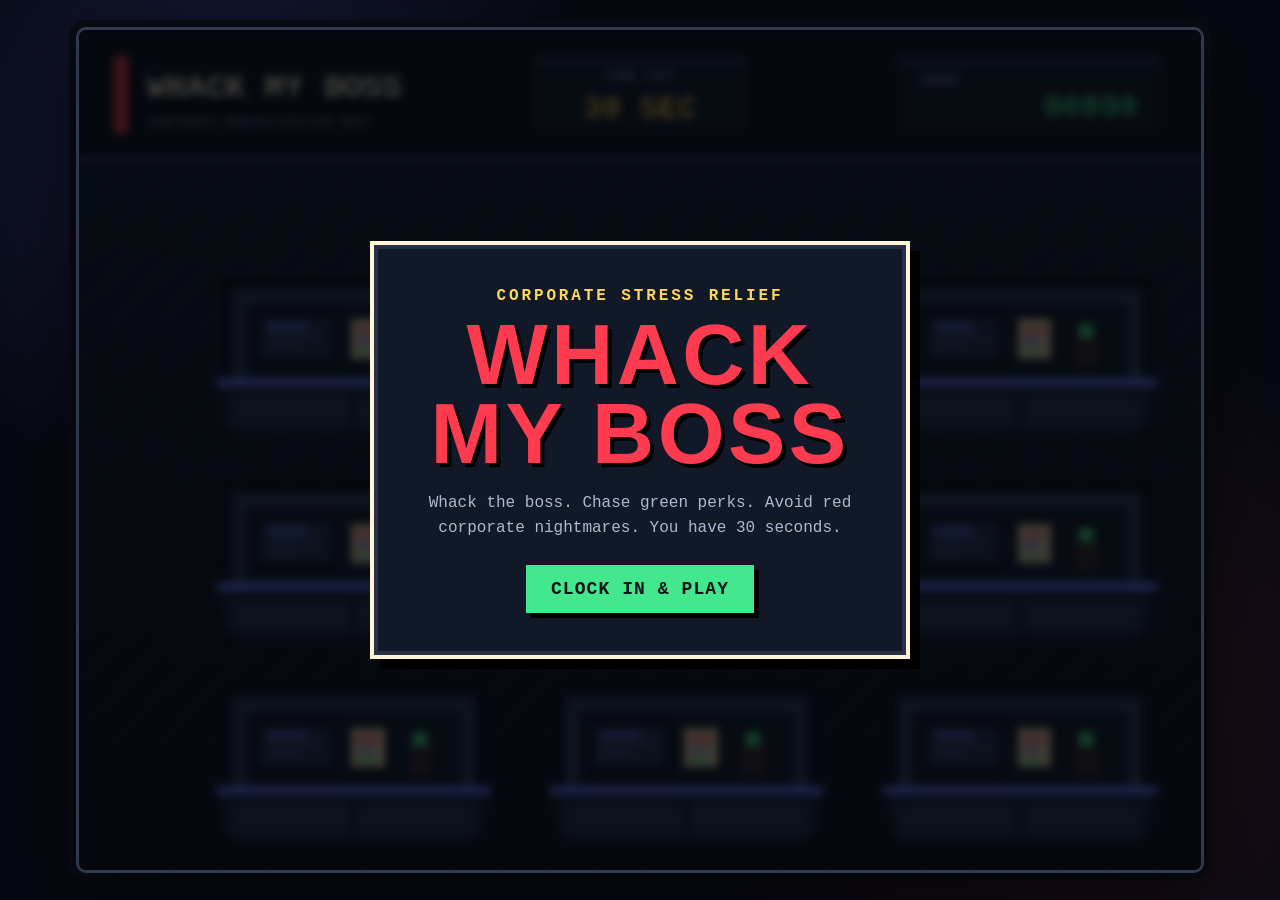
==== index.html @ a2fab4bf "feat(initial): initial commit" ====
<!DOCTYPE html>
<html lang="en">
<head>
  <meta charset="UTF-8">
  <meta name="viewport" content="width=device-width, initial-scale=1.0, viewport-fit=cover">
  <title>Whack My Boss</title>
  <style>
    :root {
      --ink: #070912;
      --panel: #101522;
      --cream: #fff4d6;
      --red: #ff3b4f;
      --green: #43e88e;
      --yellow: #ffd75a;
      --blue: #6377ff;
    }

    * { box-sizing: border-box; }

    html, body {
      width: 100%;
      height: 100%;
      margin: 0;
      overflow: hidden;
      background: var(--ink);
      color: var(--cream);
      font-family: "Courier New", Courier, monospace;
    }

    body {
      display: grid;
      place-items: center;
      padding: 12px;
      background:
        radial-gradient(circle at 18% 16%, rgba(99, 119, 255, .17), transparent 28%),
        radial-gradient(circle at 85% 80%, rgba(255, 59, 79, .11), transparent 30%),
        #070912;
    }

    .game-shell {
      position: relative;
      width: min(96vw, calc(94vh * 4 / 3));
      aspect-ratio: 4 / 3;
      max-height: 94vh;
      border: 3px solid #303950;
      border-radius: 10px;
      overflow: hidden;
      background: #0c101a;
      box-shadow: 0 24px 80px #000a, 0 0 0 7px #0a0d15;
      cursor: none;
      user-select: none;
      touch-action: none;
    }

    canvas {
      display: block;
      width: 100%;
      height: 100%;
      image-rendering: pixelated;
    }

    .overlay {
      position: absolute;
      inset: 0;
      display: grid;
      place-items: center;
      padding: 24px;
      background: rgba(5, 7, 13, .75);
      backdrop-filter: blur(4px);
      transition: opacity .18s ease;
    }

    .overlay.hidden {
      opacity: 0;
      pointer-events: none;
    }

    .overlay:not(.hidden) { cursor: default; }

    .overlay:not(.hidden) button { cursor: pointer; }

    .card {
      position: relative;
      width: min(540px, 90%);
      padding: clamp(24px, 5vw, 42px);
      text-align: center;
      background: #111827;
      border: 4px solid var(--cream);
      box-shadow: 10px 10px 0 #000, inset 0 0 0 4px #273149;
    }

    .eyebrow {
      margin: 0 0 10px;
      color: var(--yellow);
      font-weight: 900;
      letter-spacing: .18em;
      font-size: clamp(12px, 1.8vw, 16px);
    }

    h1, h2 {
      margin: 0;
      font-family: Impact, Haettenschweiler, "Arial Narrow Bold", sans-serif;
      letter-spacing: .04em;
      text-transform: uppercase;
      line-height: .92;
      text-shadow: 4px 4px 0 #000;
    }

    h1 { font-size: clamp(44px, 9vw, 86px); color: var(--red); }
    h2 { font-size: clamp(42px, 7vw, 72px); color: var(--yellow); }

    .subtitle {
      max-width: 430px;
      margin: 18px auto 24px;
      color: #aeb9d1;
      font-size: clamp(12px, 2vw, 16px);
      line-height: 1.55;
    }

    button {
      min-width: 210px;
      padding: 15px 25px;
      border: 0;
      color: #12131b;
      background: var(--green);
      box-shadow: 5px 5px 0 #000;
      font: 900 18px/1 "Courier New", monospace;
      letter-spacing: .06em;
      text-transform: uppercase;
      cursor: none;
      transition: transform .08s, box-shadow .08s, filter .15s;
    }

    button:hover { filter: brightness(1.12); }
    button:active { transform: translate(4px, 4px); box-shadow: 1px 1px 0 #000; }

    .stats {
      display: grid;
      grid-template-columns: 1fr 1fr;
      gap: 10px;
      margin: 22px 0 10px;
    }

    .stat {
      padding: 12px 8px;
      background: #090d16;
      border: 2px solid #303950;
      color: #9ba9c6;
      font-size: 12px;
      letter-spacing: .08em;
    }

    .stat strong {
      display: block;
      margin-top: 4px;
      color: var(--cream);
      font-size: clamp(21px, 4vw, 30px);
    }

    .rank {
      margin: 14px 0 22px;
      color: var(--green);
      font-size: clamp(15px, 2.8vw, 21px);
      font-weight: 900;
    }

    .new-high {
      display: inline-block;
      margin-top: 10px;
      padding: 7px 10px;
      color: #151515;
      background: var(--yellow);
      font-weight: 900;
      animation: pulse .7s steps(2, end) infinite;
    }

    .hidden-line { display: none; }

    @keyframes pulse { 50% { transform: scale(1.06) rotate(-1deg); } }

    @media (max-height: 620px) {
      body { padding: 4px; }
      .game-shell { max-height: 98vh; }
      .card { padding: 18px 26px; }
      .subtitle { margin: 10px auto 14px; }
      .stats { margin-top: 12px; }
      .rank { margin: 8px 0 14px; }
    }
  </style>
</head>
<body>
  <main class="game-shell" id="gameShell" aria-label="Whack My Boss game">
    <canvas id="game" width="960" height="720"></canvas>

    <section class="overlay" id="startOverlay">
      <div class="card">
        <p class="eyebrow">CORPORATE STRESS RELIEF</p>
        <h1>WHACK<br>MY BOSS</h1>
        <p class="subtitle">Whack the boss. Chase green perks. Avoid red corporate nightmares. You have 30 seconds.</p>
        <button id="startButton" type="button">Clock In &amp; Play</button>
      </div>
    </section>

    <section class="overlay hidden" id="endOverlay">
      <div class="card">
        <p class="eyebrow">SHIFT COMPLETE</p>
        <h2>TIME'S UP!</h2>
        <div class="stats">
          <div class="stat">FINAL SCORE<strong id="finalScore">0</strong></div>
          <div class="stat">ALL-TIME HIGH<strong id="highScore">0</strong></div>
        </div>
        <div class="new-high hidden-line" id="newHigh">NEW HIGH SCORE!</div>
        <p class="rank" id="rankText">Unpaid Intern 🧹</p>
        <button id="playAgainButton" type="button">Play Again</button>
      </div>
    </section>
  </main>

  <script>
    (() => {
      'use strict';

      const canvas = document.getElementById('game');
      const ctx = canvas.getContext('2d');
      const shell = document.getElementById('gameShell');
      const startOverlay = document.getElementById('startOverlay');
      const endOverlay = document.getElementById('endOverlay');
      const startButton = document.getElementById('startButton');
      const playAgainButton = document.getElementById('playAgainButton');
      const finalScoreEl = document.getElementById('finalScore');
      const highScoreEl = document.getElementById('highScore');
      const newHighEl = document.getElementById('newHigh');
      const rankTextEl = document.getElementById('rankText');
      ctx.imageSmoothingEnabled = false;

      const W = canvas.width;
      const H = canvas.height;
      const GAME_TIME = 30;
      const BOSS_UP_TIME = 1000;
      const STATE = Object.freeze({ IDLE: 'IDLE', PLAYING: 'PLAYING', GAMEOVER: 'GAMEOVER' });

      const redLines = [
        'OVERTIME TONIGHT!',
        'PER MY PREVIOUS EMAIL...',
        'QUICK SYNC AT 5PM?',
        'NO VACATION THIS MONTH!'
      ];
      const greenLines = [
        'VACATION APPROVED!',
        'BONUS FOR EVERYONE!',
        'LOG OFF EARLY TODAY!',
        'SALARY RAISE APPROVED!'
      ];

      const cubicles = Array.from({ length: 9 }, (_, i) => ({
        x: 130 + (i % 3) * 285,
        y: 220 + Math.floor(i / 3) * 175,
        w: 210,
        h: 112
      }));

      let state = STATE.IDLE;
      let score = 0;
      let timeLeft = GAME_TIME;
      let gameStartedAt = 0;
      let nextSpawnAt = 0;
      let boss = null;
      let particles = [];
      let floaters = [];
      let shakeUntil = 0;
      let lastFrame = performance.now();
      let audioCtx = null;
      let mouse = { x: W * .72, y: H * .12, visible: false, downUntil: 0 };

      const getHighScore = () => {
        try { return Number.parseInt(localStorage.getItem('whackMyBossHighScore') || '0', 10) || 0; }
        catch (_) { return 0; }
      };

      const saveHighScore = value => {
        try { localStorage.setItem('whackMyBossHighScore', String(value)); }
        catch (_) { /* Private browsing/storage denial should not block gameplay. */ }
      };

      const ensureAudio = () => {
        try {
          const AudioCtor = window.AudioContext || window.webkitAudioContext;
          if (!AudioCtor) return;
          if (!audioCtx) audioCtx = new AudioCtor();
          if (audioCtx.state === 'suspended') audioCtx.resume();
        } catch (_) { audioCtx = null; }
      };

      const tone = (frequency, duration, type = 'square', volume = .06, slide = 0) => {
        if (!audioCtx) return;
        const now = audioCtx.currentTime;
        const oscillator = audioCtx.createOscillator();
        const gain = audioCtx.createGain();
        oscillator.type = type;
        oscillator.frequency.setValueAtTime(frequency, now);
        oscillator.frequency.linearRampToValueAtTime(Math.max(30, frequency + slide), now + duration);
        gain.gain.setValueAtTime(volume, now);
        gain.gain.exponentialRampToValueAtTime(.001, now + duration);
        oscillator.connect(gain).connect(audioCtx.destination);
        oscillator.start(now);
        oscillator.stop(now + duration);
      };

      const playHitSound = type => {
        tone(type === 'green' ? 520 : type === 'red' ? 110 : 210, .09, 'square', .07, type === 'green' ? 180 : -50);
        setTimeout(() => tone(type === 'green' ? 780 : type === 'red' ? 70 : 145, .11, 'square', .045, 0), 55);
      };

      const getPointer = event => {
        const rect = canvas.getBoundingClientRect();
        const source = event.touches?.[0] || event.changedTouches?.[0] || event;
        return {
          x: (source.clientX - rect.left) * (W / rect.width),
          y: (source.clientY - rect.top) * (H / rect.height)
        };
      };

      const spawnBoss = now => {
        const roll = Math.random();
        const type = roll < .6 ? 'normal' : roll < .8 ? 'red' : 'green';
        const cell = cubicles[Math.floor(Math.random() * cubicles.length)];
        const lines = type === 'red' ? redLines : greenLines;
        boss = {
          cell,
          type,
          text: type === 'normal' ? '' : lines[Math.floor(Math.random() * lines.length)],
          spawnedAt: now,
          expiresAt: now + BOSS_UP_TIME,
          hit: false
        };
        nextSpawnAt = now + 1000 + Math.random() * 200;
      };

      const bossProgress = (now, currentBoss = boss) => {
        if (!currentBoss) return 0;
        const age = now - currentBoss.spawnedAt;
        const remaining = currentBoss.expiresAt - now;
        return Math.max(0, Math.min(1, Math.min(age / 120, remaining / 130)));
      };

      const bossHitbox = now => {
        if (!boss) return null;
        const p = bossProgress(now);
        const cx = boss.cell.x + boss.cell.w / 2;
        const bottom = boss.cell.y + 59;
        return { x: cx - 49, y: bottom - 103 * p, w: 98, h: 103 * p };
      };

      const addBurst = (x, y, color) => {
        for (let i = 0; i < 14; i++) {
          const angle = Math.PI * 2 * i / 14 + Math.random() * .2;
          const speed = 100 + Math.random() * 220;
          particles.push({ x, y, vx: Math.cos(angle) * speed, vy: Math.sin(angle) * speed, life: .52, max: .52, color });
        }
      };

      const whack = (x, y, now) => {
        if (state !== STATE.PLAYING || !boss || boss.hit) return;
        const hitbox = bossHitbox(now);
        if (!hitbox || x < hitbox.x || x > hitbox.x + hitbox.w || y < hitbox.y || y > hitbox.y + hitbox.h) return;

        boss.hit = true;
        const data = boss.type === 'green'
          ? { amount: 300, text: '+300 BONUS!', color: '#43e88e' }
          : boss.type === 'red'
            ? { amount: -200, text: '-200 PENALTY!', color: '#ff3b4f' }
            : { amount: 100, text: '+100', color: '#fff4d6' };

        score += data.amount;
        floaters.push({ x, y: y - 10, text: data.text, color: data.color, life: .82, max: .82 });
        addBurst(x, y, data.color);
        playHitSound(boss.type);
        if (boss.type === 'red') shakeUntil = now + 200;
        boss.expiresAt = Math.min(boss.expiresAt, now + 90);
      };

      const startGame = () => {
        ensureAudio();
        state = STATE.PLAYING;
        score = 0;
        timeLeft = GAME_TIME;
        boss = null;
        particles = [];
        floaters = [];
        shakeUntil = 0;
        gameStartedAt = performance.now();
        nextSpawnAt = gameStartedAt + 420;
        startOverlay.classList.add('hidden');
        endOverlay.classList.add('hidden');
      };

      const finishGame = () => {
        if (state !== STATE.PLAYING) return;
        state = STATE.GAMEOVER;
        boss = null;
        timeLeft = 0;
        const oldHigh = getHighScore();
        const isNewHigh = score > oldHigh;
        const high = Math.max(score, oldHigh);
        if (isNewHigh) saveHighScore(score);
        finalScoreEl.textContent = score.toLocaleString();
        highScoreEl.textContent = high.toLocaleString();
        newHighEl.classList.toggle('hidden-line', !isNewHigh);
        rankTextEl.textContent = score > 2000
          ? 'CEO Destroyer 👑'
          : score >= 1000
            ? 'Employee of the Month ⭐️'
            : score >= 0
              ? 'Unpaid Intern 🧹'
              : 'Promoted to Customer 💀';
        endOverlay.classList.remove('hidden');
        tone(180, .18, 'sawtooth', .05, -100);
        setTimeout(() => tone(90, .34, 'square', .04, -30), 130);
      };

      const update = (now, dt) => {
        if (state === STATE.PLAYING) {
          timeLeft = Math.max(0, GAME_TIME - (now - gameStartedAt) / 1000);
          if (timeLeft <= 0) finishGame();
          else {
            if (boss && now >= boss.expiresAt) boss = null;
            if (!boss && now >= nextSpawnAt) spawnBoss(now);
          }
        }

        particles.forEach(p => {
          p.x += p.vx * dt;
          p.y += p.vy * dt;
          p.vy += 500 * dt;
          p.life -= dt;
        });
        particles = particles.filter(p => p.life > 0);

        floaters.forEach(f => { f.y -= 55 * dt; f.life -= dt; });
        floaters = floaters.filter(f => f.life > 0);
      };

      const rect = (x, y, w, h, color) => {
        ctx.fillStyle = color;
        ctx.fillRect(Math.round(x), Math.round(y), Math.round(w), Math.round(h));
      };

      const text = (value, x, y, size, color, align = 'left', weight = 900) => {
        ctx.save();
        ctx.font = `${weight} ${size}px "Courier New", monospace`;
        ctx.textAlign = align;
        ctx.textBaseline = 'middle';
        ctx.fillStyle = '#05070c';
        ctx.fillText(value, x + 3, y + 3);
        ctx.fillStyle = color;
        ctx.fillText(value, x, y);
        ctx.restore();
      };

      const drawBackground = () => {
        const gradient = ctx.createLinearGradient(0, 0, 0, H);
        gradient.addColorStop(0, '#151c2d');
        gradient.addColorStop(1, '#080b13');
        ctx.fillStyle = gradient;
        ctx.fillRect(0, 0, W, H);

        ctx.strokeStyle = '#20283a';
        ctx.lineWidth = 1;
        for (let x = -H; x < W; x += 40) {
          ctx.beginPath(); ctx.moveTo(x, H); ctx.lineTo(x + H, 0); ctx.stroke();
        }
        for (let x = 0; x < W + H; x += 40) {
          ctx.beginPath(); ctx.moveTo(x, 0); ctx.lineTo(x - H, H); ctx.stroke();
        }

        rect(0, 0, W, 112, '#090d17');
        rect(0, 108, W, 4, '#303950');
        rect(30, 22, 12, 66, '#ff3b4f');
        text('WHACK MY BOSS', 58, 50, 28, '#fff4d6');
        text('CORPORATE REHABILITATION UNIT', 59, 79, 11, '#6f7d9a', 'left', 700);

        rect(389, 24, 182, 64, '#111827');
        rect(389, 24, 182, 4, '#303950');
        text('TIME LEFT', 480, 40, 11, '#8e9bb7', 'center', 700);
        const danger = state === STATE.PLAYING && timeLeft <= 5;
        text(`${Math.ceil(timeLeft).toString().padStart(2, '0')} SEC`, 480, 68, 27, danger ? '#ff3b4f' : '#ffd75a', 'center');

        rect(700, 24, 225, 64, '#111827');
        rect(700, 24, 225, 4, '#303950');
        text('SCORE', 720, 43, 11, '#8e9bb7', 'left', 700);
        text(score.toLocaleString().padStart(5, '0'), 906, 67, 27, '#43e88e', 'right');
      };

      const drawCubicleBack = cell => {
        rect(cell.x - 8, cell.y - 8, cell.w + 16, cell.h, '#060910');
        rect(cell.x, cell.y, cell.w, cell.h, '#263047');
        rect(cell.x + 5, cell.y + 5, cell.w - 10, cell.h - 10, '#35415b');
        rect(cell.x + 12, cell.y + 13, cell.w - 24, cell.h - 24, '#121827');
        rect(cell.x + 20, cell.y + 22, 72, 48, '#0a0e18');
        rect(cell.x + 26, cell.y + 27, 60, 34, '#24334c');
        rect(cell.x + 32, cell.y + 32, 33, 4, '#6377ff');
        rect(cell.x + 32, cell.y + 41, 44, 3, '#465675');
        rect(cell.x + 32, cell.y + 49, 26, 3, '#465675');
        rect(cell.x + 103, cell.y + 28, 29, 34, '#f2d6a8');
        rect(cell.x + 108, cell.y + 36, 19, 3, '#ff3b4f');
        rect(cell.x + 108, cell.y + 45, 14, 3, '#6377ff');
        rect(cell.x + 108, cell.y + 54, 17, 3, '#43e88e');
        rect(cell.x + 152, cell.y + 41, 20, 28, '#382a29');
        rect(cell.x + 156, cell.y + 32, 12, 12, '#43e88e');
      };

      const drawBoss = (currentBoss, now) => {
        const p = bossProgress(now, currentBoss);
        if (p <= 0) return;
        const cell = currentBoss.cell;
        const cx = cell.x + cell.w / 2;
        const bottom = cell.y + 92;
        const rise = 106 * p;
        const y = bottom - rise;

        ctx.save();
        ctx.beginPath();
        ctx.rect(cell.x + 7, cell.y - 76, cell.w - 14, 168);
        ctx.clip();

        rect(cx - 43, y + 69, 86, 58, '#1d2436');
        rect(cx - 50, y + 79, 14, 49, '#222c43');
        rect(cx + 36, y + 79, 14, 49, '#222c43');
        rect(cx - 24, y + 71, 48, 32, '#fff4d6');
        rect(cx - 6, y + 75, 12, 38, '#ff3b4f');

        rect(cx - 39, y + 19, 78, 62, '#d99a71');
        rect(cx - 34, y + 8, 68, 21, '#432d31');
        rect(cx - 43, y + 26, 10, 29, '#b87558');
        rect(cx + 33, y + 26, 10, 29, '#b87558');
        rect(cx - 31, y + 31, 20, 8, '#fff4d6');
        rect(cx + 11, y + 31, 20, 8, '#fff4d6');
        rect(cx - 24, y + 33, 7, 7, '#111827');
        rect(cx + 17, y + 33, 7, 7, '#111827');
        rect(cx - 33, y + 26, 22, 4, '#432d31');
        rect(cx + 11, y + 26, 22, 4, '#432d31');
        rect(cx - 5, y + 40, 10, 13, '#b87558');
        rect(cx - 20, y + 61, 40, 7, currentBoss.hit ? '#fff4d6' : '#6e2732');
        if (currentBoss.hit) {
          text('X', cx - 21, y + 35, 14, '#ff3b4f', 'center');
          text('X', cx + 21, y + 35, 14, '#ff3b4f', 'center');
        }
        ctx.restore();

        if (currentBoss.type !== 'normal' && !currentBoss.hit && p > .65) {
          drawSpeechBubble(currentBoss, cx, y);
        }
      };

      const drawSpeechBubble = (currentBoss, cx, bossY) => {
        const bubbleColor = currentBoss.type === 'red' ? '#ff3b4f' : '#43e88e';
        const leftSide = currentBoss.cell.x > 500;
        const bw = 230;
        const bh = 58;
        const bx = leftSide ? cx - bw - 42 : cx + 42;
        const by = Math.max(121, bossY - 27);
        rect(bx + 5, by + 5, bw, bh, '#05070c');
        rect(bx, by, bw, bh, bubbleColor);
        rect(bx + 5, by + 5, bw - 10, bh - 10, '#111827');
        ctx.fillStyle = bubbleColor;
        ctx.beginPath();
        if (leftSide) {
          ctx.moveTo(bx + bw, by + 31); ctx.lineTo(bx + bw + 25, by + 43); ctx.lineTo(bx + bw, by + 48);
        } else {
          ctx.moveTo(bx, by + 31); ctx.lineTo(bx - 25, by + 43); ctx.lineTo(bx, by + 48);
        }
        ctx.fill();
        text(currentBoss.text, bx + bw / 2, by + bh / 2, 12, '#fff4d6', 'center', 900);
      };

      const drawCubicleFront = cell => {
        rect(cell.x - 12, cell.y + 78, cell.w + 24, 27, '#101522');
        rect(cell.x - 12, cell.y + 78, cell.w + 24, 8, '#6377ff');
        rect(cell.x - 4, cell.y + 90, cell.w + 8, 34, '#202a3f');
        rect(cell.x + 5, cell.y + 96, cell.w - 10, 20, '#28344d');
        rect(cell.x + cell.w / 2 - 3, cell.y + 91, 6, 32, '#151c2d');
        rect(cell.x - 8, cell.y + 120, 10, 10, '#080b12');
        rect(cell.x + cell.w - 2, cell.y + 120, 10, 10, '#080b12');
      };

      const drawEffects = () => {
        particles.forEach(p => {
          ctx.globalAlpha = Math.max(0, p.life / p.max);
          rect(p.x - 4, p.y - 4, 8, 8, p.color);
        });
        ctx.globalAlpha = 1;
        floaters.forEach(f => {
          const alpha = Math.max(0, f.life / f.max);
          ctx.globalAlpha = alpha;
          text(f.text, f.x, f.y, 22, f.color, 'center');
        });
        ctx.globalAlpha = 1;
      };

      const drawHammer = now => {
        if (state !== STATE.PLAYING || !mouse.visible) return;
        const pressed = now < mouse.downUntil;
        ctx.save();
        ctx.translate(mouse.x, mouse.y);
        ctx.rotate(pressed ? .28 : -.16);
        rect(31, -2, 14, 58, '#783d24');
        rect(34, 3, 8, 47, '#b66b36');
        rect(5, -19, 65, 29, '#8d1727');
        rect(0, -15, 75, 21, '#ff3b4f');
        rect(8, -11, 55, 5, '#ff7885');
        rect(63, -10, 12, 12, '#b72234');
        rect(0, -13, 8, 17, '#d9273b');
        ctx.restore();
      };

      const render = now => {
        ctx.save();
        if (now < shakeUntil) ctx.translate((Math.random() - .5) * 14, (Math.random() - .5) * 14);
        drawBackground();
        cubicles.forEach(drawCubicleBack);
        if (boss) drawBoss(boss, now);
        cubicles.forEach(drawCubicleFront);
        drawEffects();
        ctx.restore();
        drawHammer(now);
      };

      const loop = now => {
        const dt = Math.min(.033, (now - lastFrame) / 1000);
        lastFrame = now;
        update(now, dt);
        render(now);
        requestAnimationFrame(loop);
      };

      const pointerMove = event => {
        mouse = { ...mouse, ...getPointer(event), visible: true };
      };

      const pointerDown = event => {
        ensureAudio();
        const point = getPointer(event);
        mouse = { ...mouse, ...point, visible: true, downUntil: performance.now() + 130 };
        whack(point.x, point.y, performance.now());
        if (event.cancelable) event.preventDefault();
      };

      try {
        shell.addEventListener('pointermove', pointerMove);
        shell.addEventListener('pointerdown', pointerDown);
        shell.addEventListener('pointerleave', () => { mouse.visible = false; });
        startButton.addEventListener('click', startGame);
        playAgainButton.addEventListener('click', startGame);
        window.addEventListener('keydown', event => {
          if ((event.code === 'Space' || event.code === 'Enter') && state !== STATE.PLAYING) startGame();
        });
      } catch (error) {
        console.error('Input initialization failed:', error);
      }

      requestAnimationFrame(loop);
    })();
  </script>
</body>
</html>
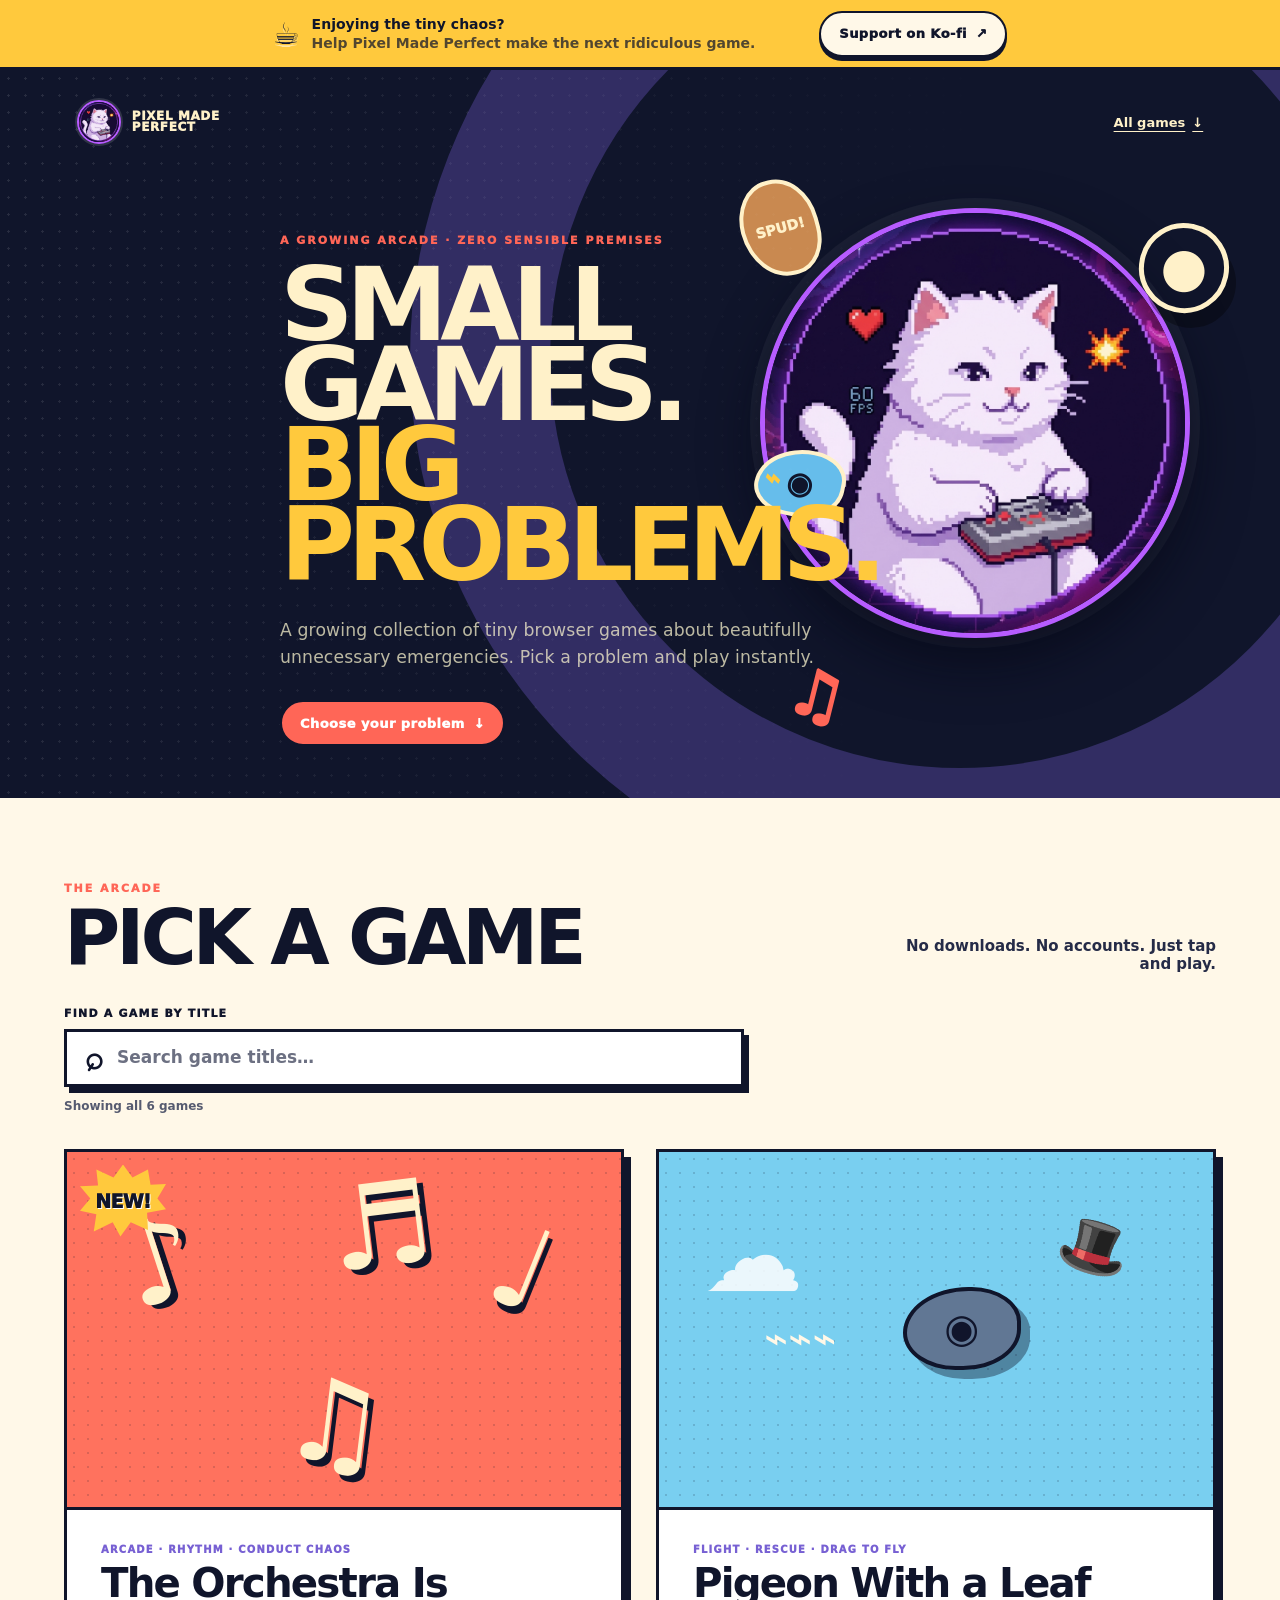
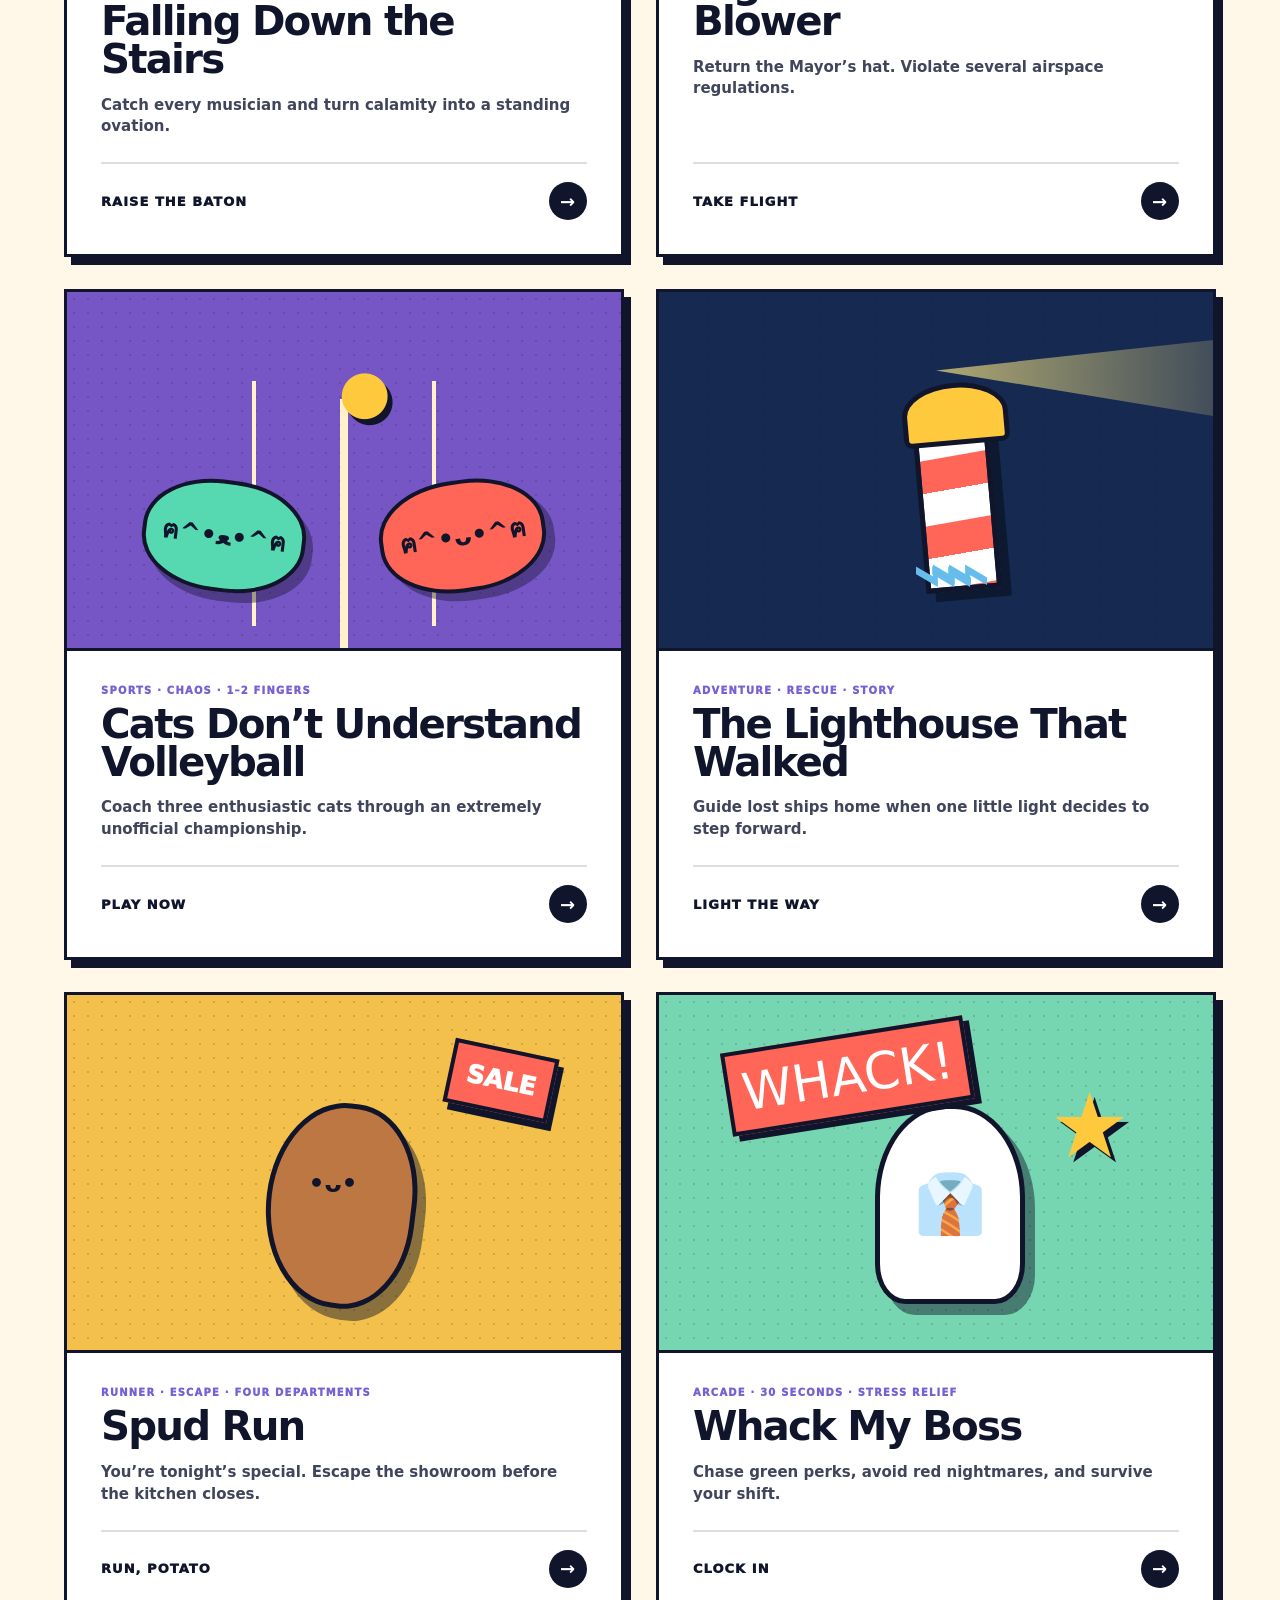
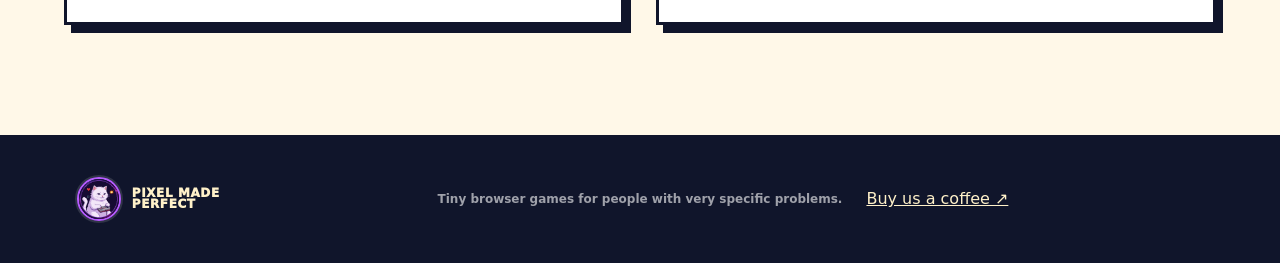
==== commit c6b1df3a: "feat: add index page" ====
--- a/index.html
+++ b/index.html
@@ -1,665 +1,170 @@
-<!DOCTYPE html>
+<!doctype html>
 <html lang="en">
 <head>
-  <meta charset="UTF-8">
-  <meta name="viewport" content="width=device-width, initial-scale=1.0, viewport-fit=cover">
-  <title>Whack My Boss</title>
-  <style>
-    :root {
-      --ink: #070912;
-      --panel: #101522;
-      --cream: #fff4d6;
-      --red: #ff3b4f;
-      --green: #43e88e;
-      --yellow: #ffd75a;
-      --blue: #6377ff;
-    }
-
-    * { box-sizing: border-box; }
-
-    html, body {
-      width: 100%;
-      height: 100%;
-      margin: 0;
-      overflow: hidden;
-      background: var(--ink);
-      color: var(--cream);
-      font-family: "Courier New", Courier, monospace;
-    }
-
-    body {
-      display: grid;
-      place-items: center;
-      padding: 12px;
-      background:
-        radial-gradient(circle at 18% 16%, rgba(99, 119, 255, .17), transparent 28%),
-        radial-gradient(circle at 85% 80%, rgba(255, 59, 79, .11), transparent 30%),
-        #070912;
-    }
-
-    .game-shell {
-      position: relative;
-      width: min(96vw, calc(94vh * 4 / 3));
-      aspect-ratio: 4 / 3;
-      max-height: 94vh;
-      border: 3px solid #303950;
-      border-radius: 10px;
-      overflow: hidden;
-      background: #0c101a;
-      box-shadow: 0 24px 80px #000a, 0 0 0 7px #0a0d15;
-      cursor: none;
-      user-select: none;
-      touch-action: none;
-    }
-
-    canvas {
-      display: block;
-      width: 100%;
-      height: 100%;
-      image-rendering: pixelated;
-    }
-
-    .overlay {
-      position: absolute;
-      inset: 0;
-      display: grid;
-      place-items: center;
-      padding: 24px;
-      background: rgba(5, 7, 13, .75);
-      backdrop-filter: blur(4px);
-      transition: opacity .18s ease;
-    }
-
-    .overlay.hidden {
-      opacity: 0;
-      pointer-events: none;
-    }
-
-    .overlay:not(.hidden) { cursor: default; }
-
-    .overlay:not(.hidden) button { cursor: pointer; }
-
-    .card {
-      position: relative;
-      width: min(540px, 90%);
-      padding: clamp(24px, 5vw, 42px);
-      text-align: center;
-      background: #111827;
-      border: 4px solid var(--cream);
-      box-shadow: 10px 10px 0 #000, inset 0 0 0 4px #273149;
-    }
-
-    .eyebrow {
-      margin: 0 0 10px;
-      color: var(--yellow);
-      font-weight: 900;
-      letter-spacing: .18em;
-      font-size: clamp(12px, 1.8vw, 16px);
-    }
-
-    h1, h2 {
-      margin: 0;
-      font-family: Impact, Haettenschweiler, "Arial Narrow Bold", sans-serif;
-      letter-spacing: .04em;
-      text-transform: uppercase;
-      line-height: .92;
-      text-shadow: 4px 4px 0 #000;
-    }
-
-    h1 { font-size: clamp(44px, 9vw, 86px); color: var(--red); }
-    h2 { font-size: clamp(42px, 7vw, 72px); color: var(--yellow); }
-
-    .subtitle {
-      max-width: 430px;
-      margin: 18px auto 24px;
-      color: #aeb9d1;
-      font-size: clamp(12px, 2vw, 16px);
-      line-height: 1.55;
-    }
-
-    button {
-      min-width: 210px;
-      padding: 15px 25px;
-      border: 0;
-      color: #12131b;
-      background: var(--green);
-      box-shadow: 5px 5px 0 #000;
-      font: 900 18px/1 "Courier New", monospace;
-      letter-spacing: .06em;
-      text-transform: uppercase;
-      cursor: none;
-      transition: transform .08s, box-shadow .08s, filter .15s;
-    }
-
-    button:hover { filter: brightness(1.12); }
-    button:active { transform: translate(4px, 4px); box-shadow: 1px 1px 0 #000; }
-
-    .stats {
-      display: grid;
-      grid-template-columns: 1fr 1fr;
-      gap: 10px;
-      margin: 22px 0 10px;
-    }
-
-    .stat {
-      padding: 12px 8px;
-      background: #090d16;
-      border: 2px solid #303950;
-      color: #9ba9c6;
-      font-size: 12px;
-      letter-spacing: .08em;
-    }
-
-    .stat strong {
-      display: block;
-      margin-top: 4px;
-      color: var(--cream);
-      font-size: clamp(21px, 4vw, 30px);
-    }
-
-    .rank {
-      margin: 14px 0 22px;
-      color: var(--green);
-      font-size: clamp(15px, 2.8vw, 21px);
-      font-weight: 900;
-    }
-
-    .new-high {
-      display: inline-block;
-      margin-top: 10px;
-      padding: 7px 10px;
-      color: #151515;
-      background: var(--yellow);
-      font-weight: 900;
-      animation: pulse .7s steps(2, end) infinite;
-    }
-
-    .hidden-line { display: none; }
-
-    @keyframes pulse { 50% { transform: scale(1.06) rotate(-1deg); } }
-
-    @media (max-height: 620px) {
-      body { padding: 4px; }
-      .game-shell { max-height: 98vh; }
-      .card { padding: 18px 26px; }
-      .subtitle { margin: 10px auto 14px; }
-      .stats { margin-top: 12px; }
-      .rank { margin: 8px 0 14px; }
-    }
-  </style>
+  <meta charset="utf-8">
+  <meta name="viewport" content="width=device-width, initial-scale=1, viewport-fit=cover">
+  <meta name="theme-color" content="#10152b">
+  <meta name="description" content="A shelf of tiny, strange, fully playable browser games by Pixel Made Perfect.">
+  <title>Pixel Made Perfect — Tiny Games, Big Problems</title>
+  <link rel="stylesheet" href="styles.css?v=20260831">
 </head>
 <body>
-  <main class="game-shell" id="gameShell" aria-label="Whack My Boss game">
-    <canvas id="game" width="960" height="720"></canvas>
+  <a class="skip-link" href="#games">Skip to the games</a>
 
-    <section class="overlay" id="startOverlay">
-      <div class="card">
-        <p class="eyebrow">CORPORATE STRESS RELIEF</p>
-        <h1>WHACK<br>MY BOSS</h1>
-        <p class="subtitle">Whack the boss. Chase green perks. Avoid red corporate nightmares. You have 30 seconds.</p>
-        <button id="startButton" type="button">Clock In &amp; Play</button>
+  <aside class="support-bar" aria-label="Support Pixel Made Perfect">
+    <div class="support-copy">
+      <span class="coffee" aria-hidden="true">☕</span>
+      <p><strong>Enjoying the tiny chaos?</strong><span>Help Pixel Made Perfect make the next ridiculous game.</span></p>
+    </div>
+    <a class="kofi-button" href="https://ko-fi.com/pixelmadeperfect" target="_blank" rel="noopener noreferrer">
+      Support on Ko‑fi <span aria-hidden="true">↗</span>
+    </a>
+  </aside>
+
+  <header class="hero">
+    <nav aria-label="Primary navigation">
+      <a class="brand" href="./" aria-label="Pixel Made Perfect home">
+        <img src="assets/pixel-made-perfect-logo.jpeg" width="48" height="48" alt="">
+        <span>PIXEL MADE<br>PERFECT</span>
+      </a>
+      <a class="nav-link" href="#games">All games <span aria-hidden="true">↓</span></a>
+    </nav>
+
+    <div class="hero-copy">
+      <p class="eyebrow">A GROWING ARCADE · ZERO SENSIBLE PREMISES</p>
+      <h1>Small games.<br><em>Big problems.</em></h1>
+      <p class="intro">A growing collection of tiny browser games about beautifully unnecessary emergencies. Pick a problem and play instantly.</p>
+      <a class="hero-cta" href="#games">Choose your problem <span aria-hidden="true">↓</span></a>
+    </div>
+
+    <img class="hero-logo" src="assets/pixel-made-perfect-logo.jpeg" width="1024" height="1024" alt="Pixel Made Perfect’s white pixel-art cat holding a game controller">
+
+    <div class="hero-chaos" aria-hidden="true">
+      <span class="hero-ball">●</span>
+      <span class="hero-potato">SPUD!</span>
+      <span class="hero-pigeon">◉<i>⌁</i></span>
+      <span class="hero-cat">ฅ^•ﻌ•^ฅ</span>
+      <span class="hero-note">♫</span>
+    </div>
+  </header>
+
+  <main id="games">
+    <div class="section-heading">
+      <div>
+        <p class="eyebrow">THE ARCADE</p>
+        <h2>Pick a game</h2>
       </div>
+      <p>No downloads. No accounts. Just tap and play.</p>
+    </div>
+
+    <div class="game-search" role="search">
+      <label for="gameSearch">Find a game by title</label>
+      <div class="search-field">
+        <span aria-hidden="true">⌕</span>
+        <input id="gameSearch" type="search" placeholder="Search game titles…" autocomplete="off" spellcheck="false">
+        <button id="clearSearch" type="button" aria-label="Clear game search" hidden>×</button>
+      </div>
+      <p id="searchStatus" class="search-status" aria-live="polite">Showing all 6 games</p>
+    </div>
+
+    <section class="game-grid" aria-label="Available games">
+      <article class="game-card card-orchestra">
+        <a class="game-link" href="the-orchestra-is-falling-down-the-stairs/" aria-label="Play The Orchestra Is Falling Down the Stairs — newest game">
+          <div class="game-art">
+            <div class="orchestra-scene" aria-hidden="true"><span>♪</span><b>♩</b><i>♫</i><em>♬</em></div>
+          </div>
+          <div class="game-copy">
+            <p class="game-type">ARCADE · RHYTHM · CONDUCT CHAOS</p>
+            <h3>The Orchestra Is Falling Down the Stairs</h3>
+            <p>Catch every musician and turn calamity into a standing ovation.</p>
+            <span class="play">Raise the baton <b aria-hidden="true">→</b></span>
+          </div>
+        </a>
+      </article>
+
+      <article class="game-card card-pigeon">
+        <a class="game-link" href="pigeon-with-a-leaf-blower/" aria-label="Play Pigeon With a Leaf Blower">
+          <div class="game-art">
+            <div class="pigeon-scene" aria-hidden="true"><i>☁</i><b>◉</b><em>⌁⌁⌁</em><span>🎩</span></div>
+          </div>
+          <div class="game-copy">
+            <p class="game-type">FLIGHT · RESCUE · DRAG TO FLY</p>
+            <h3>Pigeon With a Leaf Blower</h3>
+            <p>Return the Mayor’s hat. Violate several airspace regulations.</p>
+            <span class="play">Take flight <b aria-hidden="true">→</b></span>
+          </div>
+        </a>
+      </article>
+
+      <article class="game-card card-cats">
+        <a class="game-link" href="cats-dont-understand-volleyball/" aria-label="Play Cats Don’t Understand Volleyball">
+          <div class="game-art">
+            <div class="cats-scene" aria-hidden="true"><b>ฅ^•ﻌ•^ฅ</b><i></i><em>●</em><b>ฅ^•ᴗ•^ฅ</b></div>
+          </div>
+          <div class="game-copy">
+            <p class="game-type">SPORTS · CHAOS · 1–2 FINGERS</p>
+            <h3>Cats Don’t Understand Volleyball</h3>
+            <p>Coach three enthusiastic cats through an extremely unofficial championship.</p>
+            <span class="play">Play now <b aria-hidden="true">→</b></span>
+          </div>
+        </a>
+      </article>
+
+      <article class="game-card card-lighthouse">
+        <a class="game-link" href="the-lighthouse-that-walked/" aria-label="Play The Lighthouse That Walked">
+          <div class="game-art">
+            <div class="lighthouse-scene" aria-hidden="true"><i></i><b></b><span>⌁⌁⌁</span></div>
+          </div>
+          <div class="game-copy">
+            <p class="game-type">ADVENTURE · RESCUE · STORY</p>
+            <h3>The Lighthouse That Walked</h3>
+            <p>Guide lost ships home when one little light decides to step forward.</p>
+            <span class="play">Light the way <b aria-hidden="true">→</b></span>
+          </div>
+        </a>
+      </article>
+
+      <article class="game-card card-spud">
+        <a class="game-link" href="spud-run/" aria-label="Play Spud Run">
+          <div class="game-art">
+            <div class="spud-scene" aria-hidden="true"><i></i><b>•ᴗ•</b><span>SALE</span></div>
+          </div>
+          <div class="game-copy">
+            <p class="game-type">RUNNER · ESCAPE · FOUR DEPARTMENTS</p>
+            <h3>Spud Run</h3>
+            <p>You’re tonight’s special. Escape the showroom before the kitchen closes.</p>
+            <span class="play">Run, potato <b aria-hidden="true">→</b></span>
+          </div>
+        </a>
+      </article>
+
+      <article class="game-card card-boss">
+        <a class="game-link" href="whack-my-boss/" aria-label="Play Whack My Boss">
+          <div class="game-art">
+            <div class="boss-scene" aria-hidden="true"><span>WHACK!</span><b>👔</b><i>★</i></div>
+          </div>
+          <div class="game-copy">
+            <p class="game-type">ARCADE · 30 SECONDS · STRESS RELIEF</p>
+            <h3>Whack My Boss</h3>
+            <p>Chase green perks, avoid red nightmares, and survive your shift.</p>
+            <span class="play">Clock in <b aria-hidden="true">→</b></span>
+          </div>
+        </a>
+      </article>
     </section>
-
-    <section class="overlay hidden" id="endOverlay">
-      <div class="card">
-        <p class="eyebrow">SHIFT COMPLETE</p>
-        <h2>TIME'S UP!</h2>
-        <div class="stats">
-          <div class="stat">FINAL SCORE<strong id="finalScore">0</strong></div>
-          <div class="stat">ALL-TIME HIGH<strong id="highScore">0</strong></div>
-        </div>
-        <div class="new-high hidden-line" id="newHigh">NEW HIGH SCORE!</div>
-        <p class="rank" id="rankText">Unpaid Intern 🧹</p>
-        <button id="playAgainButton" type="button">Play Again</button>
-      </div>
-    </section>
+    <div id="noResults" class="no-results" hidden>
+      <span aria-hidden="true">?</span>
+      <h3>No game found</h3>
+      <p>That particular emergency hasn’t happened yet.</p>
+      <button id="resetSearch" type="button">Show all games</button>
+    </div>
   </main>
 
-  <script>
-    (() => {
-      'use strict';
-
-      const canvas = document.getElementById('game');
-      const ctx = canvas.getContext('2d');
-      const shell = document.getElementById('gameShell');
-      const startOverlay = document.getElementById('startOverlay');
-      const endOverlay = document.getElementById('endOverlay');
-      const startButton = document.getElementById('startButton');
-      const playAgainButton = document.getElementById('playAgainButton');
-      const finalScoreEl = document.getElementById('finalScore');
-      const highScoreEl = document.getElementById('highScore');
-      const newHighEl = document.getElementById('newHigh');
-      const rankTextEl = document.getElementById('rankText');
-      ctx.imageSmoothingEnabled = false;
-
-      const W = canvas.width;
-      const H = canvas.height;
-      const GAME_TIME = 30;
-      const BOSS_UP_TIME = 1000;
-      const STATE = Object.freeze({ IDLE: 'IDLE', PLAYING: 'PLAYING', GAMEOVER: 'GAMEOVER' });
-
-      const redLines = [
-        'OVERTIME TONIGHT!',
-        'PER MY PREVIOUS EMAIL...',
-        'QUICK SYNC AT 5PM?',
-        'NO VACATION THIS MONTH!'
-      ];
-      const greenLines = [
-        'VACATION APPROVED!',
-        'BONUS FOR EVERYONE!',
-        'LOG OFF EARLY TODAY!',
-        'SALARY RAISE APPROVED!'
-      ];
-
-      const cubicles = Array.from({ length: 9 }, (_, i) => ({
-        x: 130 + (i % 3) * 285,
-        y: 220 + Math.floor(i / 3) * 175,
-        w: 210,
-        h: 112
-      }));
-
-      let state = STATE.IDLE;
-      let score = 0;
-      let timeLeft = GAME_TIME;
-      let gameStartedAt = 0;
-      let nextSpawnAt = 0;
-      let boss = null;
-      let particles = [];
-      let floaters = [];
-      let shakeUntil = 0;
-      let lastFrame = performance.now();
-      let audioCtx = null;
-      let mouse = { x: W * .72, y: H * .12, visible: false, downUntil: 0 };
-
-      const getHighScore = () => {
-        try { return Number.parseInt(localStorage.getItem('whackMyBossHighScore') || '0', 10) || 0; }
-        catch (_) { return 0; }
-      };
-
-      const saveHighScore = value => {
-        try { localStorage.setItem('whackMyBossHighScore', String(value)); }
-        catch (_) { /* Private browsing/storage denial should not block gameplay. */ }
-      };
-
-      const ensureAudio = () => {
-        try {
-          const AudioCtor = window.AudioContext || window.webkitAudioContext;
-          if (!AudioCtor) return;
-          if (!audioCtx) audioCtx = new AudioCtor();
-          if (audioCtx.state === 'suspended') audioCtx.resume();
-        } catch (_) { audioCtx = null; }
-      };
-
-      const tone = (frequency, duration, type = 'square', volume = .06, slide = 0) => {
-        if (!audioCtx) return;
-        const now = audioCtx.currentTime;
-        const oscillator = audioCtx.createOscillator();
-        const gain = audioCtx.createGain();
-        oscillator.type = type;
-        oscillator.frequency.setValueAtTime(frequency, now);
-        oscillator.frequency.linearRampToValueAtTime(Math.max(30, frequency + slide), now + duration);
-        gain.gain.setValueAtTime(volume, now);
-        gain.gain.exponentialRampToValueAtTime(.001, now + duration);
-        oscillator.connect(gain).connect(audioCtx.destination);
-        oscillator.start(now);
-        oscillator.stop(now + duration);
-      };
-
-      const playHitSound = type => {
-        tone(type === 'green' ? 520 : type === 'red' ? 110 : 210, .09, 'square', .07, type === 'green' ? 180 : -50);
-        setTimeout(() => tone(type === 'green' ? 780 : type === 'red' ? 70 : 145, .11, 'square', .045, 0), 55);
-      };
-
-      const getPointer = event => {
-        const rect = canvas.getBoundingClientRect();
-        const source = event.touches?.[0] || event.changedTouches?.[0] || event;
-        return {
-          x: (source.clientX - rect.left) * (W / rect.width),
-          y: (source.clientY - rect.top) * (H / rect.height)
-        };
-      };
-
-      const spawnBoss = now => {
-        const roll = Math.random();
-        const type = roll < .6 ? 'normal' : roll < .8 ? 'red' : 'green';
-        const cell = cubicles[Math.floor(Math.random() * cubicles.length)];
-        const lines = type === 'red' ? redLines : greenLines;
-        boss = {
-          cell,
-          type,
-          text: type === 'normal' ? '' : lines[Math.floor(Math.random() * lines.length)],
-          spawnedAt: now,
-          expiresAt: now + BOSS_UP_TIME,
-          hit: false
-        };
-        nextSpawnAt = now + 1000 + Math.random() * 200;
-      };
-
-      const bossProgress = (now, currentBoss = boss) => {
-        if (!currentBoss) return 0;
-        const age = now - currentBoss.spawnedAt;
-        const remaining = currentBoss.expiresAt - now;
-        return Math.max(0, Math.min(1, Math.min(age / 120, remaining / 130)));
-      };
-
-      const bossHitbox = now => {
-        if (!boss) return null;
-        const p = bossProgress(now);
-        const cx = boss.cell.x + boss.cell.w / 2;
-        const bottom = boss.cell.y + 59;
-        return { x: cx - 49, y: bottom - 103 * p, w: 98, h: 103 * p };
-      };
-
-      const addBurst = (x, y, color) => {
-        for (let i = 0; i < 14; i++) {
-          const angle = Math.PI * 2 * i / 14 + Math.random() * .2;
-          const speed = 100 + Math.random() * 220;
-          particles.push({ x, y, vx: Math.cos(angle) * speed, vy: Math.sin(angle) * speed, life: .52, max: .52, color });
-        }
-      };
-
-      const whack = (x, y, now) => {
-        if (state !== STATE.PLAYING || !boss || boss.hit) return;
-        const hitbox = bossHitbox(now);
-        if (!hitbox || x < hitbox.x || x > hitbox.x + hitbox.w || y < hitbox.y || y > hitbox.y + hitbox.h) return;
-
-        boss.hit = true;
-        const data = boss.type === 'green'
-          ? { amount: 300, text: '+300 BONUS!', color: '#43e88e' }
-          : boss.type === 'red'
-            ? { amount: -200, text: '-200 PENALTY!', color: '#ff3b4f' }
-            : { amount: 100, text: '+100', color: '#fff4d6' };
-
-        score += data.amount;
-        floaters.push({ x, y: y - 10, text: data.text, color: data.color, life: .82, max: .82 });
-        addBurst(x, y, data.color);
-        playHitSound(boss.type);
-        if (boss.type === 'red') shakeUntil = now + 200;
-        boss.expiresAt = Math.min(boss.expiresAt, now + 90);
-      };
-
-      const startGame = () => {
-        ensureAudio();
-        state = STATE.PLAYING;
-        score = 0;
-        timeLeft = GAME_TIME;
-        boss = null;
-        particles = [];
-        floaters = [];
-        shakeUntil = 0;
-        gameStartedAt = performance.now();
-        nextSpawnAt = gameStartedAt + 420;
-        startOverlay.classList.add('hidden');
-        endOverlay.classList.add('hidden');
-      };
-
-      const finishGame = () => {
-        if (state !== STATE.PLAYING) return;
-        state = STATE.GAMEOVER;
-        boss = null;
-        timeLeft = 0;
-        const oldHigh = getHighScore();
-        const isNewHigh = score > oldHigh;
-        const high = Math.max(score, oldHigh);
-        if (isNewHigh) saveHighScore(score);
-        finalScoreEl.textContent = score.toLocaleString();
-        highScoreEl.textContent = high.toLocaleString();
-        newHighEl.classList.toggle('hidden-line', !isNewHigh);
-        rankTextEl.textContent = score > 2000
-          ? 'CEO Destroyer 👑'
-          : score >= 1000
-            ? 'Employee of the Month ⭐️'
-            : score >= 0
-              ? 'Unpaid Intern 🧹'
-              : 'Promoted to Customer 💀';
-        endOverlay.classList.remove('hidden');
-        tone(180, .18, 'sawtooth', .05, -100);
-        setTimeout(() => tone(90, .34, 'square', .04, -30), 130);
-      };
-
-      const update = (now, dt) => {
-        if (state === STATE.PLAYING) {
-          timeLeft = Math.max(0, GAME_TIME - (now - gameStartedAt) / 1000);
-          if (timeLeft <= 0) finishGame();
-          else {
-            if (boss && now >= boss.expiresAt) boss = null;
-            if (!boss && now >= nextSpawnAt) spawnBoss(now);
-          }
-        }
-
-        particles.forEach(p => {
-          p.x += p.vx * dt;
-          p.y += p.vy * dt;
-          p.vy += 500 * dt;
-          p.life -= dt;
-        });
-        particles = particles.filter(p => p.life > 0);
-
-        floaters.forEach(f => { f.y -= 55 * dt; f.life -= dt; });
-        floaters = floaters.filter(f => f.life > 0);
-      };
-
-      const rect = (x, y, w, h, color) => {
-        ctx.fillStyle = color;
-        ctx.fillRect(Math.round(x), Math.round(y), Math.round(w), Math.round(h));
-      };
-
-      const text = (value, x, y, size, color, align = 'left', weight = 900) => {
-        ctx.save();
-        ctx.font = `${weight} ${size}px "Courier New", monospace`;
-        ctx.textAlign = align;
-        ctx.textBaseline = 'middle';
-        ctx.fillStyle = '#05070c';
-        ctx.fillText(value, x + 3, y + 3);
-        ctx.fillStyle = color;
-        ctx.fillText(value, x, y);
-        ctx.restore();
-      };
-
-      const drawBackground = () => {
-        const gradient = ctx.createLinearGradient(0, 0, 0, H);
-        gradient.addColorStop(0, '#151c2d');
-        gradient.addColorStop(1, '#080b13');
-        ctx.fillStyle = gradient;
-        ctx.fillRect(0, 0, W, H);
-
-        ctx.strokeStyle = '#20283a';
-        ctx.lineWidth = 1;
-        for (let x = -H; x < W; x += 40) {
-          ctx.beginPath(); ctx.moveTo(x, H); ctx.lineTo(x + H, 0); ctx.stroke();
-        }
-        for (let x = 0; x < W + H; x += 40) {
-          ctx.beginPath(); ctx.moveTo(x, 0); ctx.lineTo(x - H, H); ctx.stroke();
-        }
-
-        rect(0, 0, W, 112, '#090d17');
-        rect(0, 108, W, 4, '#303950');
-        rect(30, 22, 12, 66, '#ff3b4f');
-        text('WHACK MY BOSS', 58, 50, 28, '#fff4d6');
-        text('CORPORATE REHABILITATION UNIT', 59, 79, 11, '#6f7d9a', 'left', 700);
-
-        rect(389, 24, 182, 64, '#111827');
-        rect(389, 24, 182, 4, '#303950');
-        text('TIME LEFT', 480, 40, 11, '#8e9bb7', 'center', 700);
-        const danger = state === STATE.PLAYING && timeLeft <= 5;
-        text(`${Math.ceil(timeLeft).toString().padStart(2, '0')} SEC`, 480, 68, 27, danger ? '#ff3b4f' : '#ffd75a', 'center');
-
-        rect(700, 24, 225, 64, '#111827');
-        rect(700, 24, 225, 4, '#303950');
-        text('SCORE', 720, 43, 11, '#8e9bb7', 'left', 700);
-        text(score.toLocaleString().padStart(5, '0'), 906, 67, 27, '#43e88e', 'right');
-      };
-
-      const drawCubicleBack = cell => {
-        rect(cell.x - 8, cell.y - 8, cell.w + 16, cell.h, '#060910');
-        rect(cell.x, cell.y, cell.w, cell.h, '#263047');
-        rect(cell.x + 5, cell.y + 5, cell.w - 10, cell.h - 10, '#35415b');
-        rect(cell.x + 12, cell.y + 13, cell.w - 24, cell.h - 24, '#121827');
-        rect(cell.x + 20, cell.y + 22, 72, 48, '#0a0e18');
-        rect(cell.x + 26, cell.y + 27, 60, 34, '#24334c');
-        rect(cell.x + 32, cell.y + 32, 33, 4, '#6377ff');
-        rect(cell.x + 32, cell.y + 41, 44, 3, '#465675');
-        rect(cell.x + 32, cell.y + 49, 26, 3, '#465675');
-        rect(cell.x + 103, cell.y + 28, 29, 34, '#f2d6a8');
-        rect(cell.x + 108, cell.y + 36, 19, 3, '#ff3b4f');
-        rect(cell.x + 108, cell.y + 45, 14, 3, '#6377ff');
-        rect(cell.x + 108, cell.y + 54, 17, 3, '#43e88e');
-        rect(cell.x + 152, cell.y + 41, 20, 28, '#382a29');
-        rect(cell.x + 156, cell.y + 32, 12, 12, '#43e88e');
-      };
-
-      const drawBoss = (currentBoss, now) => {
-        const p = bossProgress(now, currentBoss);
-        if (p <= 0) return;
-        const cell = currentBoss.cell;
-        const cx = cell.x + cell.w / 2;
-        const bottom = cell.y + 92;
-        const rise = 106 * p;
-        const y = bottom - rise;
-
-        ctx.save();
-        ctx.beginPath();
-        ctx.rect(cell.x + 7, cell.y - 76, cell.w - 14, 168);
-        ctx.clip();
-
-        rect(cx - 43, y + 69, 86, 58, '#1d2436');
-        rect(cx - 50, y + 79, 14, 49, '#222c43');
-        rect(cx + 36, y + 79, 14, 49, '#222c43');
-        rect(cx - 24, y + 71, 48, 32, '#fff4d6');
-        rect(cx - 6, y + 75, 12, 38, '#ff3b4f');
-
-        rect(cx - 39, y + 19, 78, 62, '#d99a71');
-        rect(cx - 34, y + 8, 68, 21, '#432d31');
-        rect(cx - 43, y + 26, 10, 29, '#b87558');
-        rect(cx + 33, y + 26, 10, 29, '#b87558');
-        rect(cx - 31, y + 31, 20, 8, '#fff4d6');
-        rect(cx + 11, y + 31, 20, 8, '#fff4d6');
-        rect(cx - 24, y + 33, 7, 7, '#111827');
-        rect(cx + 17, y + 33, 7, 7, '#111827');
-        rect(cx - 33, y + 26, 22, 4, '#432d31');
-        rect(cx + 11, y + 26, 22, 4, '#432d31');
-        rect(cx - 5, y + 40, 10, 13, '#b87558');
-        rect(cx - 20, y + 61, 40, 7, currentBoss.hit ? '#fff4d6' : '#6e2732');
-        if (currentBoss.hit) {
-          text('X', cx - 21, y + 35, 14, '#ff3b4f', 'center');
-          text('X', cx + 21, y + 35, 14, '#ff3b4f', 'center');
-        }
-        ctx.restore();
-
-        if (currentBoss.type !== 'normal' && !currentBoss.hit && p > .65) {
-          drawSpeechBubble(currentBoss, cx, y);
-        }
-      };
-
-      const drawSpeechBubble = (currentBoss, cx, bossY) => {
-        const bubbleColor = currentBoss.type === 'red' ? '#ff3b4f' : '#43e88e';
-        const leftSide = currentBoss.cell.x > 500;
-        const bw = 230;
-        const bh = 58;
-        const bx = leftSide ? cx - bw - 42 : cx + 42;
-        const by = Math.max(121, bossY - 27);
-        rect(bx + 5, by + 5, bw, bh, '#05070c');
-        rect(bx, by, bw, bh, bubbleColor);
-        rect(bx + 5, by + 5, bw - 10, bh - 10, '#111827');
-        ctx.fillStyle = bubbleColor;
-        ctx.beginPath();
-        if (leftSide) {
-          ctx.moveTo(bx + bw, by + 31); ctx.lineTo(bx + bw + 25, by + 43); ctx.lineTo(bx + bw, by + 48);
-        } else {
-          ctx.moveTo(bx, by + 31); ctx.lineTo(bx - 25, by + 43); ctx.lineTo(bx, by + 48);
-        }
-        ctx.fill();
-        text(currentBoss.text, bx + bw / 2, by + bh / 2, 12, '#fff4d6', 'center', 900);
-      };
-
-      const drawCubicleFront = cell => {
-        rect(cell.x - 12, cell.y + 78, cell.w + 24, 27, '#101522');
-        rect(cell.x - 12, cell.y + 78, cell.w + 24, 8, '#6377ff');
-        rect(cell.x - 4, cell.y + 90, cell.w + 8, 34, '#202a3f');
-        rect(cell.x + 5, cell.y + 96, cell.w - 10, 20, '#28344d');
-        rect(cell.x + cell.w / 2 - 3, cell.y + 91, 6, 32, '#151c2d');
-        rect(cell.x - 8, cell.y + 120, 10, 10, '#080b12');
-        rect(cell.x + cell.w - 2, cell.y + 120, 10, 10, '#080b12');
-      };
-
-      const drawEffects = () => {
-        particles.forEach(p => {
-          ctx.globalAlpha = Math.max(0, p.life / p.max);
-          rect(p.x - 4, p.y - 4, 8, 8, p.color);
-        });
-        ctx.globalAlpha = 1;
-        floaters.forEach(f => {
-          const alpha = Math.max(0, f.life / f.max);
-          ctx.globalAlpha = alpha;
-          text(f.text, f.x, f.y, 22, f.color, 'center');
-        });
-        ctx.globalAlpha = 1;
-      };
-
-      const drawHammer = now => {
-        if (state !== STATE.PLAYING || !mouse.visible) return;
-        const pressed = now < mouse.downUntil;
-        ctx.save();
-        ctx.translate(mouse.x, mouse.y);
-        ctx.rotate(pressed ? .28 : -.16);
-        rect(31, -2, 14, 58, '#783d24');
-        rect(34, 3, 8, 47, '#b66b36');
-        rect(5, -19, 65, 29, '#8d1727');
-        rect(0, -15, 75, 21, '#ff3b4f');
-        rect(8, -11, 55, 5, '#ff7885');
-        rect(63, -10, 12, 12, '#b72234');
-        rect(0, -13, 8, 17, '#d9273b');
-        ctx.restore();
-      };
-
-      const render = now => {
-        ctx.save();
-        if (now < shakeUntil) ctx.translate((Math.random() - .5) * 14, (Math.random() - .5) * 14);
-        drawBackground();
-        cubicles.forEach(drawCubicleBack);
-        if (boss) drawBoss(boss, now);
-        cubicles.forEach(drawCubicleFront);
-        drawEffects();
-        ctx.restore();
-        drawHammer(now);
-      };
-
-      const loop = now => {
-        const dt = Math.min(.033, (now - lastFrame) / 1000);
-        lastFrame = now;
-        update(now, dt);
-        render(now);
-        requestAnimationFrame(loop);
-      };
-
-      const pointerMove = event => {
-        mouse = { ...mouse, ...getPointer(event), visible: true };
-      };
-
-      const pointerDown = event => {
-        ensureAudio();
-        const point = getPointer(event);
-        mouse = { ...mouse, ...point, visible: true, downUntil: performance.now() + 130 };
-        whack(point.x, point.y, performance.now());
-        if (event.cancelable) event.preventDefault();
-      };
-
-      try {
-        shell.addEventListener('pointermove', pointerMove);
-        shell.addEventListener('pointerdown', pointerDown);
-        shell.addEventListener('pointerleave', () => { mouse.visible = false; });
-        startButton.addEventListener('click', startGame);
-        playAgainButton.addEventListener('click', startGame);
-        window.addEventListener('keydown', event => {
-          if ((event.code === 'Space' || event.code === 'Enter') && state !== STATE.PLAYING) startGame();
-        });
-      } catch (error) {
-        console.error('Input initialization failed:', error);
-      }
-
-      requestAnimationFrame(loop);
-    })();
-  </script>
+  <footer>
+    <a class="brand footer-brand" href="./"><img src="assets/pixel-made-perfect-logo.jpeg" width="44" height="44" alt=""><span>PIXEL MADE<br>PERFECT</span></a>
+    <p>Tiny browser games for people with very specific problems.</p>
+    <a href="https://ko-fi.com/pixelmadeperfect" target="_blank" rel="noopener noreferrer">Buy us a coffee ↗</a>
+  </footer>
+  <script src="search.js?v=20260831"></script>
 </body>
 </html>
--- a/styles.css
+++ b/styles.css
@@ -0,0 +1,310 @@
+:root {
+  --ink: #10152b;
+  --ink-soft: #252b47;
+  --paper: #fff8e8;
+  --cream: #fff1c9;
+  --yellow: #ffc93d;
+  --coral: #ff6657;
+  --mint: #56d8b0;
+  --blue: #66bdeb;
+  --purple: #7760d3;
+  --line: #10152b22;
+  --safe-t: env(safe-area-inset-top, 0px);
+  --safe-r: env(safe-area-inset-right, 0px);
+  --safe-b: env(safe-area-inset-bottom, 0px);
+  --safe-l: env(safe-area-inset-left, 0px);
+}
+
+* { box-sizing: border-box; }
+html { scroll-behavior: smooth; -webkit-text-size-adjust: 100%; }
+body {
+  margin: 0;
+  color: var(--ink);
+  background: var(--paper);
+  font-family: ui-rounded, "Arial Rounded MT Bold", "Trebuchet MS", system-ui, sans-serif;
+  -webkit-tap-highlight-color: transparent;
+}
+a { color: inherit; }
+.skip-link { position: fixed; z-index: 100; top: 8px; left: 8px; padding: 12px 16px; background: white; transform: translateY(-150%); }
+.skip-link:focus { transform: none; }
+
+.support-bar {
+  min-height: 70px;
+  padding: calc(10px + var(--safe-t)) max(24px, var(--safe-r)) 10px max(24px, var(--safe-l));
+  display: flex;
+  align-items: center;
+  justify-content: center;
+  gap: clamp(22px, 5vw, 76px);
+  color: var(--ink);
+  background: var(--yellow);
+  border-bottom: 3px solid var(--ink);
+}
+.support-copy { display: flex; align-items: center; gap: 12px; }
+.support-copy .coffee { font-size: 30px; filter: drop-shadow(0 3px 0 #fff8); }
+.support-copy p { margin: 0; font-size: 14px; line-height: 1.2; }
+.support-copy strong, .support-copy span { display: block; }
+.support-copy p span { margin-top: 2px; font-weight: 600; opacity: .72; }
+.kofi-button, .hero-cta {
+  min-height: 46px;
+  display: inline-flex;
+  align-items: center;
+  justify-content: center;
+  gap: 9px;
+  padding: 10px 18px;
+  border: 2px solid var(--ink);
+  border-radius: 999px;
+  background: var(--paper);
+  box-shadow: 0 4px 0 var(--ink);
+  font-size: 13px;
+  font-weight: 1000;
+  letter-spacing: .035em;
+  text-decoration: none;
+  transition: transform .16s, box-shadow .16s, background .16s;
+}
+.kofi-button:hover, .hero-cta:hover { background: white; transform: translateY(-2px); box-shadow: 0 6px 0 var(--ink); }
+.kofi-button:active, .hero-cta:active { transform: translateY(3px); box-shadow: 0 1px 0 var(--ink); }
+
+.hero {
+  position: relative;
+  min-height: min(690px, calc(100svh - 70px));
+  padding: 30px max(6vw, var(--safe-r)) 52px max(6vw, var(--safe-l));
+  overflow: hidden;
+  color: var(--cream);
+  background: var(--ink);
+  isolation: isolate;
+}
+.hero::before {
+  content: "";
+  position: absolute;
+  z-index: -2;
+  width: min(74vw, 820px);
+  aspect-ratio: 1;
+  right: -18vw;
+  top: -36%;
+  border: clamp(70px, 11vw, 150px) solid var(--purple);
+  border-radius: 50%;
+  opacity: .33;
+}
+.hero::after {
+  content: "";
+  position: absolute;
+  z-index: -1;
+  inset: 0;
+  opacity: .1;
+  background-image: radial-gradient(#fff 1.1px, transparent 1.1px);
+  background-size: 17px 17px;
+  mask-image: linear-gradient(100deg, black, transparent 72%);
+}
+nav { max-width: 1280px; margin: 0 auto; display: flex; align-items: center; justify-content: space-between; }
+.brand { display: inline-flex; align-items: center; gap: 11px; font-size: 12px; font-weight: 1000; line-height: .9; letter-spacing: .05em; text-decoration: none; }
+.brand img { width: 44px; height: 44px; border: 2px solid #b75cff; border-radius: 50%; object-fit: cover; box-shadow: 0 0 0 2px #ffffff22; }
+.nav-link { min-height: 44px; display: inline-flex; align-items: center; gap: 7px; font-size: 13px; font-weight: 900; text-underline-offset: 4px; }
+.hero-copy { width: min(720px, 63vw); max-width: 1280px; margin: clamp(58px, 10vh, 96px) auto 0; }
+.eyebrow { margin: 0 0 18px; color: var(--coral); font-size: 11px; font-weight: 1000; letter-spacing: .18em; }
+.hero h1 { margin: 0; font-size: clamp(56px, 8vw, 110px); line-height: .78; letter-spacing: -.075em; text-transform: uppercase; }
+.hero h1 em { color: var(--yellow); font-style: normal; }
+.intro {
+  max-width: 540px;
+  margin: 32px 0 28px;
+  color: #fffad1b8;
+  font-family: ui-sans-serif, system-ui, -apple-system, BlinkMacSystemFont, "Segoe UI", sans-serif;
+  font-size: clamp(15px, 1.35vw, 18px);
+  font-weight: 520;
+  line-height: 1.62;
+  letter-spacing: .006em;
+}
+.hero-cta { background: var(--coral); color: white; }
+.hero-logo {
+  position: absolute;
+  z-index: -1;
+  top: 19%;
+  right: 7%;
+  width: min(34vw, 430px);
+  height: auto;
+  border: 5px solid #b75cff;
+  border-radius: 50%;
+  box-shadow: 0 22px 55px #050614aa, 0 0 0 10px #ffffff0d;
+  object-fit: cover;
+}
+.hero-chaos { position: absolute; z-index: -1; inset: 0; font-weight: 1000; }
+.hero-chaos > * { position: absolute; display: grid; place-items: center; }
+.hero-ball { top: 21%; right: 4%; width: clamp(60px, 7vw, 98px); aspect-ratio: 1; border-radius: 50%; border: 5px solid var(--cream); color: var(--cream); font-size: clamp(32px, 4vw, 55px); box-shadow: 10px 13px 0 #0005; transform: rotate(12deg); }
+.hero-cat { display: none; }
+.hero-pigeon { top: 52%; right: 34%; color: var(--ink); background: var(--blue); width: 90px; height: 68px; border-radius: 70% 45% 58% 46%; border: 4px solid var(--cream); font-size: 30px; transform: rotate(11deg); }
+.hero-pigeon i { position: absolute; right: 76%; color: var(--yellow); font-size: 28px; white-space: nowrap; }
+.hero-potato { top: 15%; right: 36%; width: 78px; height: 98px; border: 4px solid var(--cream); border-radius: 48% 52% 43% 57%; background: #c98950; font-size: 14px; transform: rotate(-15deg); }
+.hero-note { right: 34%; bottom: 9%; color: var(--coral); font-size: clamp(44px, 5vw, 70px); transform: rotate(14deg); }
+
+main { max-width: 1400px; margin: 0 auto; padding: 84px max(5vw, var(--safe-r)) 110px max(5vw, var(--safe-l)); }
+.section-heading { margin-bottom: 34px; display: flex; align-items: end; justify-content: space-between; gap: 24px; }
+.section-heading .eyebrow { margin-bottom: 8px; color: var(--coral); }
+.section-heading h2 { margin: 0; font-size: clamp(42px, 6vw, 78px); line-height: .9; letter-spacing: -.055em; text-transform: uppercase; }
+.section-heading > p { max-width: 320px; margin: 0; color: var(--ink-soft); font-size: 15px; font-weight: 800; text-align: right; }
+.game-search { margin: 0 0 32px; }
+.game-search > label { display: block; margin: 0 0 9px; font-size: 11px; font-weight: 1000; letter-spacing: .11em; text-transform: uppercase; }
+.search-field {
+  position: relative;
+  max-width: 680px;
+  min-height: 58px;
+  display: flex;
+  align-items: center;
+  border: 3px solid var(--ink);
+  background: white;
+  box-shadow: 5px 6px 0 var(--ink);
+}
+.search-field > span { flex: 0 0 auto; margin-left: 17px; font-family: Georgia, serif; font-size: 32px; font-weight: 1000; line-height: 1; transform: rotate(-12deg); }
+.search-field input {
+  min-width: 0;
+  min-height: 52px;
+  flex: 1;
+  padding: 10px 14px;
+  border: 0;
+  outline: 0;
+  color: var(--ink);
+  background: transparent;
+  font: 750 17px/1.2 ui-sans-serif, system-ui, sans-serif;
+}
+.search-field input::placeholder { color: #6c7082; opacity: 1; }
+.search-field:focus-within { outline: 4px solid var(--blue); outline-offset: 3px; }
+.search-field input::-webkit-search-cancel-button { display: none; }
+.search-field button {
+  width: 44px;
+  height: 44px;
+  flex: 0 0 auto;
+  margin-right: 7px;
+  border: 0;
+  border-radius: 50%;
+  color: white;
+  background: var(--ink);
+  font: 800 27px/1 ui-sans-serif, system-ui, sans-serif;
+  cursor: pointer;
+}
+.search-field button:hover { background: var(--purple); }
+.search-field button:focus-visible, .no-results button:focus-visible { outline: 4px solid var(--blue); outline-offset: 3px; }
+.search-status { min-height: 18px; margin: 12px 0 0; color: #565b70; font-size: 12px; font-weight: 800; }
+.game-grid { display: grid; grid-template-columns: repeat(2, minmax(0, 1fr)); gap: clamp(18px, 2.5vw, 34px); }
+.game-card { min-width: 0; }
+.game-card[hidden] { display: none; }
+.game-link { height: 100%; display: flex; flex-direction: column; border: 3px solid var(--ink); color: var(--ink); background: white; box-shadow: 7px 8px 0 var(--ink); text-decoration: none; overflow: hidden; transition: transform .18s, box-shadow .18s; }
+.game-link:hover { transform: translate(-3px, -4px); box-shadow: 11px 13px 0 var(--ink); }
+.game-link:active { transform: translate(3px, 4px); box-shadow: 4px 4px 0 var(--ink); }
+.game-link:focus-visible, .kofi-button:focus-visible, .hero-cta:focus-visible, .nav-link:focus-visible { outline: 4px solid var(--blue); outline-offset: 4px; }
+.game-art { position: relative; height: clamp(210px, 28vw, 380px); overflow: hidden; border-bottom: 3px solid var(--ink); }
+.game-art::after { content: ""; position: absolute; inset: 0; opacity: .16; background-image: radial-gradient(var(--ink) 1px, transparent 1px); background-size: 14px 14px; }
+.game-card:first-child .game-art::before {
+  content: "NEW!";
+  position: absolute;
+  z-index: 3;
+  top: 13px;
+  left: 13px;
+  width: 86px;
+  height: 72px;
+  display: grid;
+  place-items: center;
+  color: var(--ink);
+  background: var(--yellow);
+  filter: drop-shadow(4px 5px 0 var(--ink));
+  clip-path: polygon(50% 0, 61% 18%, 79% 7%, 82% 28%, 100% 27%, 90% 47%, 100% 62%, 78% 67%, 79% 91%, 59% 80%, 47% 100%, 38% 80%, 16% 93%, 19% 69%, 0 64%, 12% 47%, 0 30%, 21% 29%, 19% 7%, 39% 18%);
+  font-size: 19px;
+  font-weight: 1000;
+  letter-spacing: -.04em;
+  text-shadow: 1px 1px 0 white;
+  animation: new-badge-pop 1.8s cubic-bezier(.36,.07,.19,.97) infinite;
+}
+@keyframes new-badge-pop {
+  0%, 76%, 100% { transform: rotate(-7deg) scale(1); }
+  82% { transform: rotate(2deg) scale(1.14); }
+  88% { transform: rotate(-9deg) scale(.96); }
+  94% { transform: rotate(-5deg) scale(1.05); }
+}
+.game-copy { flex: 1; display: flex; flex-direction: column; padding: clamp(20px, 3vw, 34px); }
+.game-type { margin: 0 0 10px; color: var(--purple); font-size: 10px; font-weight: 1000; letter-spacing: .12em; }
+.game-copy h3 { max-width: 590px; margin: 0; font-size: clamp(25px, 3.15vw, 43px); line-height: .94; letter-spacing: -.045em; }
+.game-copy > p:not(.game-type) { max-width: 560px; margin: 16px 0 25px; color: #41455b; font-size: 15px; font-weight: 650; line-height: 1.42; }
+.play { margin-top: auto; display: flex; align-items: center; justify-content: space-between; padding-top: 18px; border-top: 2px solid var(--line); font-size: 13px; font-weight: 1000; text-transform: uppercase; letter-spacing: .08em; }
+.play b { width: 38px; height: 38px; display: grid; place-items: center; border-radius: 50%; background: var(--ink); color: white; font-size: 18px; transition: transform .18s; }
+.game-link:hover .play b { transform: translateX(4px); }
+.no-results {
+  min-height: 330px;
+  padding: 62px 24px;
+  border: 3px dashed var(--ink);
+  text-align: center;
+  background: #ffffff80;
+}
+.no-results > span { width: 72px; height: 72px; margin: 0 auto 18px; display: grid; place-items: center; border: 3px solid var(--ink); border-radius: 50%; color: white; background: var(--coral); box-shadow: 5px 6px 0 var(--ink); font-size: 40px; font-weight: 1000; transform: rotate(8deg); }
+.no-results h3 { margin: 0; font-size: clamp(30px, 5vw, 52px); line-height: 1; letter-spacing: -.04em; text-transform: uppercase; }
+.no-results p { margin: 12px 0 22px; color: #565b70; font-weight: 750; }
+.no-results button { min-height: 46px; padding: 10px 18px; border: 2px solid var(--ink); border-radius: 999px; color: white; background: var(--purple); box-shadow: 0 4px 0 var(--ink); font: 1000 12px/1 ui-rounded, "Arial Rounded MT Bold", system-ui, sans-serif; letter-spacing: .07em; text-transform: uppercase; cursor: pointer; }
+
+.card-cats .game-art { background: #7655c5; }.card-pigeon .game-art { background: #79cff0; }.card-lighthouse .game-art { background: #152951; }.card-orchestra .game-art { background: #ff725e; }.card-spud .game-art { background: #f3c04b; }.card-boss .game-art { background: #77d6b2; }
+.cats-scene, .pigeon-scene, .lighthouse-scene, .orchestra-scene, .spud-scene, .boss-scene { position: absolute; z-index: 1; inset: 0; }
+.cats-scene { display: flex; align-items: end; justify-content: space-around; padding: 10% 7%; }
+.cats-scene b { position: relative; z-index: 2; padding: 32px 16px; border: 4px solid var(--ink); border-radius: 46%; background: var(--mint); font-size: clamp(15px, 2vw, 27px); transform: rotate(7deg); box-shadow: 8px 9px 0 #17152c66; }.cats-scene b:last-child { background: var(--coral); transform: rotate(-8deg); }
+.cats-scene i { position: absolute; left: 50%; bottom: 0; width: 8px; height: 70%; background: var(--cream); transform: translateX(-50%); box-shadow: -90px -20px 0 -2px var(--cream), 90px -20px 0 -2px var(--cream); }.cats-scene em { position: absolute; top: 18%; left: 49%; font-style: normal; font-size: 60px; color: var(--yellow); text-shadow: 5px 6px 0 var(--ink); }
+.pigeon-scene b { position: absolute; left: 44%; top: 38%; width: 118px; height: 83px; display: grid; place-items: center; border: 4px solid var(--ink); border-radius: 60% 45% 53% 48%; background: #617794; font-size: 40px; box-shadow: 9px 9px 0 #10152b66; }.pigeon-scene em { position: absolute; top: 46%; left: 19%; font-size: 40px; color: var(--paper); font-style: normal; }.pigeon-scene i { position: absolute; left: 8%; top: 13%; color: white; font-style: normal; font-size: 100px; opacity: .85; }.pigeon-scene span { position: absolute; right: 15%; top: 17%; font-size: 58px; transform: rotate(17deg); }
+.lighthouse-scene span { position: absolute; inset: auto 0 8%; color: var(--blue); font-size: 80px; letter-spacing: -.4em; text-align: center; }.lighthouse-scene b { position: absolute; left: 47%; bottom: 16%; width: 76px; height: 170px; border: 5px solid var(--ink); background: repeating-linear-gradient(175deg, white 0 32px, var(--coral) 33px 65px); transform: rotate(-5deg); box-shadow: 9px 9px 0 #0006; }.lighthouse-scene b::before { content: ""; position: absolute; left: -14px; top: -43px; width: 96px; height: 52px; border: 5px solid var(--ink); border-radius: 50% 50% 8px 8px; background: var(--yellow); }.lighthouse-scene i { position: absolute; z-index: -1; left: 50%; top: 10%; width: 70%; height: 30%; background: linear-gradient(90deg, #ffe982aa, transparent); clip-path: polygon(0 40%, 100% 0, 100% 100%); }
+.orchestra-scene > * { position: absolute; color: var(--cream); font-style: normal; font-size: clamp(58px, 9vw, 120px); text-shadow: 6px 6px 0 var(--ink); }.orchestra-scene span { left: 10%; top: 12%; transform: rotate(-18deg); }.orchestra-scene b { right: 13%; top: 14%; transform: rotate(22deg); }.orchestra-scene i { left: 39%; bottom: 5%; transform: rotate(7deg); }.orchestra-scene em { right: 34%; top: 2%; transform: rotate(-7deg); }
+.spud-scene i { position: absolute; left: 36%; bottom: 12%; width: 150px; height: 205px; border: 5px solid var(--ink); border-radius: 50% 47% 45% 53%; background: #bd7743; box-shadow: 10px 11px 0 #10152b77; transform: rotate(7deg); }.spud-scene b { position: absolute; z-index: 2; left: calc(36% + 42px); bottom: 43%; font-size: 25px; }.spud-scene span { position: absolute; right: 12%; top: 15%; padding: 14px; border: 4px solid var(--ink); background: var(--coral); color: white; font-size: 25px; font-weight: 1000; transform: rotate(12deg); box-shadow: 6px 7px 0 var(--ink); }
+.boss-scene b { position: absolute; left: 39%; bottom: 13%; display: grid; place-items: center; width: 150px; height: 200px; border: 5px solid var(--ink); border-radius: 47% 47% 20% 20%; background: white; font-size: 58px; box-shadow: 10px 11px 0 #10152b77; }.boss-scene span { position: absolute; z-index: 2; top: 11%; left: 12%; padding: 8px 12px; background: var(--coral); border: 4px solid var(--ink); color: white; font-size: clamp(26px, 4vw, 54px); transform: rotate(-9deg); box-shadow: 6px 6px 0 var(--ink); }.boss-scene i { position: absolute; right: 15%; top: 22%; color: var(--yellow); font-size: 90px; font-style: normal; text-shadow: 5px 5px 0 var(--ink); }
+
+footer { padding: 42px max(6vw, var(--safe-r)) calc(42px + var(--safe-b)) max(6vw, var(--safe-l)); display: grid; grid-template-columns: 1fr auto 1fr; align-items: center; gap: 24px; color: var(--cream); background: var(--ink); }
+.footer-brand { justify-self: start; }.footer-brand + p { margin: 0; color: #fff9; font-size: 12px; font-weight: 700; text-align: center; }.footer > a:last-child { justify-self: end; color: var(--yellow); font-size: 13px; font-weight: 1000; text-underline-offset: 4px; }
+
+@media (max-width: 760px) {
+  .support-bar { min-height: 84px; justify-content: space-between; gap: 12px; padding-inline: max(14px, var(--safe-r)) max(14px, var(--safe-l)); }
+  .support-copy p span { display: none; }
+  .support-copy .coffee { font-size: 24px; }
+  .support-copy p { max-width: 160px; font-size: 12px; }
+  .kofi-button { flex: 0 0 auto; min-height: 44px; padding: 9px 13px; font-size: 11px; }
+  .hero { min-height: 680px; padding: 22px max(22px, var(--safe-r)) 50px max(22px, var(--safe-l)); }
+  .hero-copy { width: 100%; margin-top: 86px; }
+  .hero h1 { font-size: clamp(50px, 17vw, 82px); }
+  .intro { max-width: 88%; font-size: 15px; }
+  .hero-logo { z-index: -1; top: 68px; right: 22px; width: 72px; border-width: 3px; opacity: .88; }
+  .hero-chaos { opacity: .46; }
+  .hero-ball { display: none; }.hero-pigeon { display: none; }.hero-potato { top: 58%; right: 1%; }.hero-note { right: 27%; bottom: 2%; }
+  main { padding: 64px max(18px, var(--safe-r)) 82px max(18px, var(--safe-l)); }
+  .section-heading { align-items: start; flex-direction: column; }.section-heading > p { text-align: left; }
+  .game-search { margin-bottom: 26px; }
+  .search-field { max-width: none; min-height: 54px; }
+  .search-field input { min-height: 48px; font-size: 16px; }
+  .game-grid { grid-template-columns: 1fr; }
+  .game-art { height: clamp(230px, 65vw, 340px); }
+  .game-copy h3 { font-size: clamp(28px, 8.4vw, 39px); }
+  footer { grid-template-columns: 1fr; text-align: center; }.footer-brand, .footer > a:last-child { justify-self: center; }.footer-brand + p { order: 3; }
+}
+
+@media (max-width: 760px) and (orientation: landscape) {
+  .support-bar { min-height: 58px; padding-block: calc(5px + var(--safe-t)) 5px; }
+  .hero { min-height: 520px; padding-top: 16px; }
+  .hero-copy { width: 66%; margin: 44px 0 0; }
+  .hero h1 { font-size: clamp(48px, 10vw, 76px); }
+  .intro { margin-block: 18px; font-size: 13px; }
+  .hero-logo { top: 23%; right: 5%; width: 25vw; }
+  .hero-ball { display: grid; }
+  .hero-chaos { opacity: .8; }
+  .hero-pigeon { display: grid; right: 30%; }.hero-potato { top: 13%; right: 32%; }.hero-note { right: 31%; bottom: 8%; }
+  .game-grid { grid-template-columns: repeat(2, minmax(0, 1fr)); }
+  .game-art { height: 210px; }
+}
+
+@media (max-height: 500px) and (orientation: landscape) {
+  .support-bar { min-height: 58px; padding-block: calc(5px + var(--safe-t)) 5px; }
+  .support-copy p span { display: none; }
+  .hero { min-height: 405px; padding-top: 15px; padding-bottom: 32px; }
+  .hero-copy { width: 72%; margin: 34px 0 0 8%; }
+  .hero h1 { font-size: clamp(54px, 8vw, 70px); }
+  .intro { margin-block: 18px; font-size: 13px; }
+  .hero-pigeon { display: none; }
+  .hero-logo { top: 21%; right: 5%; width: min(27vw, 205px); }
+  .hero-potato { top: 16%; right: 22%; transform: scale(.78) rotate(-15deg); }
+  .hero-ball { top: 31%; right: 8%; transform: scale(.78) rotate(12deg); }
+  .hero-cat { right: 3%; bottom: 4%; transform: scale(.78) rotate(-9deg); }
+  .hero-note { right: 28%; bottom: 2%; transform: scale(.75) rotate(14deg); }
+}
+
+@media (prefers-reduced-motion: reduce) {
+  html { scroll-behavior: auto; }
+  *, *::before, *::after { transition-duration: .01ms !important; }
+  .game-card:first-child .game-art::before { animation: none; transform: rotate(-7deg); }
+}
